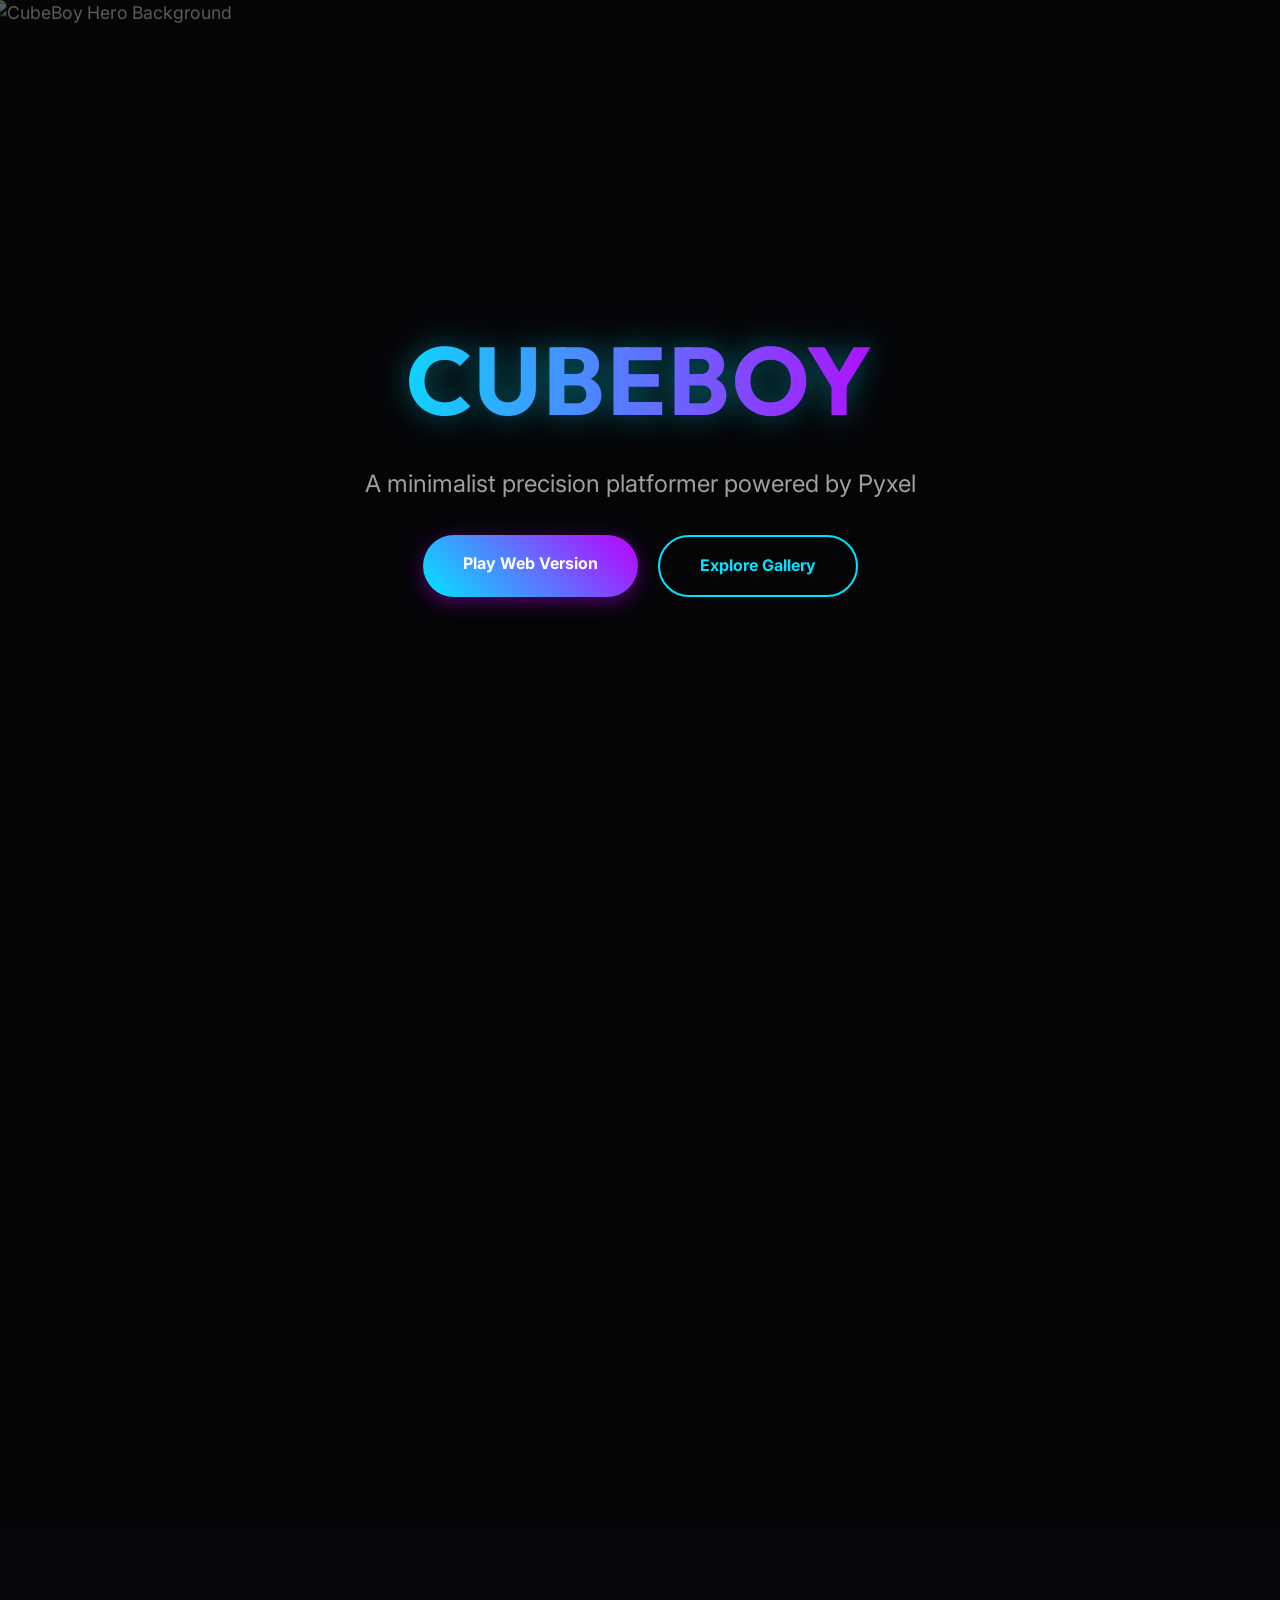
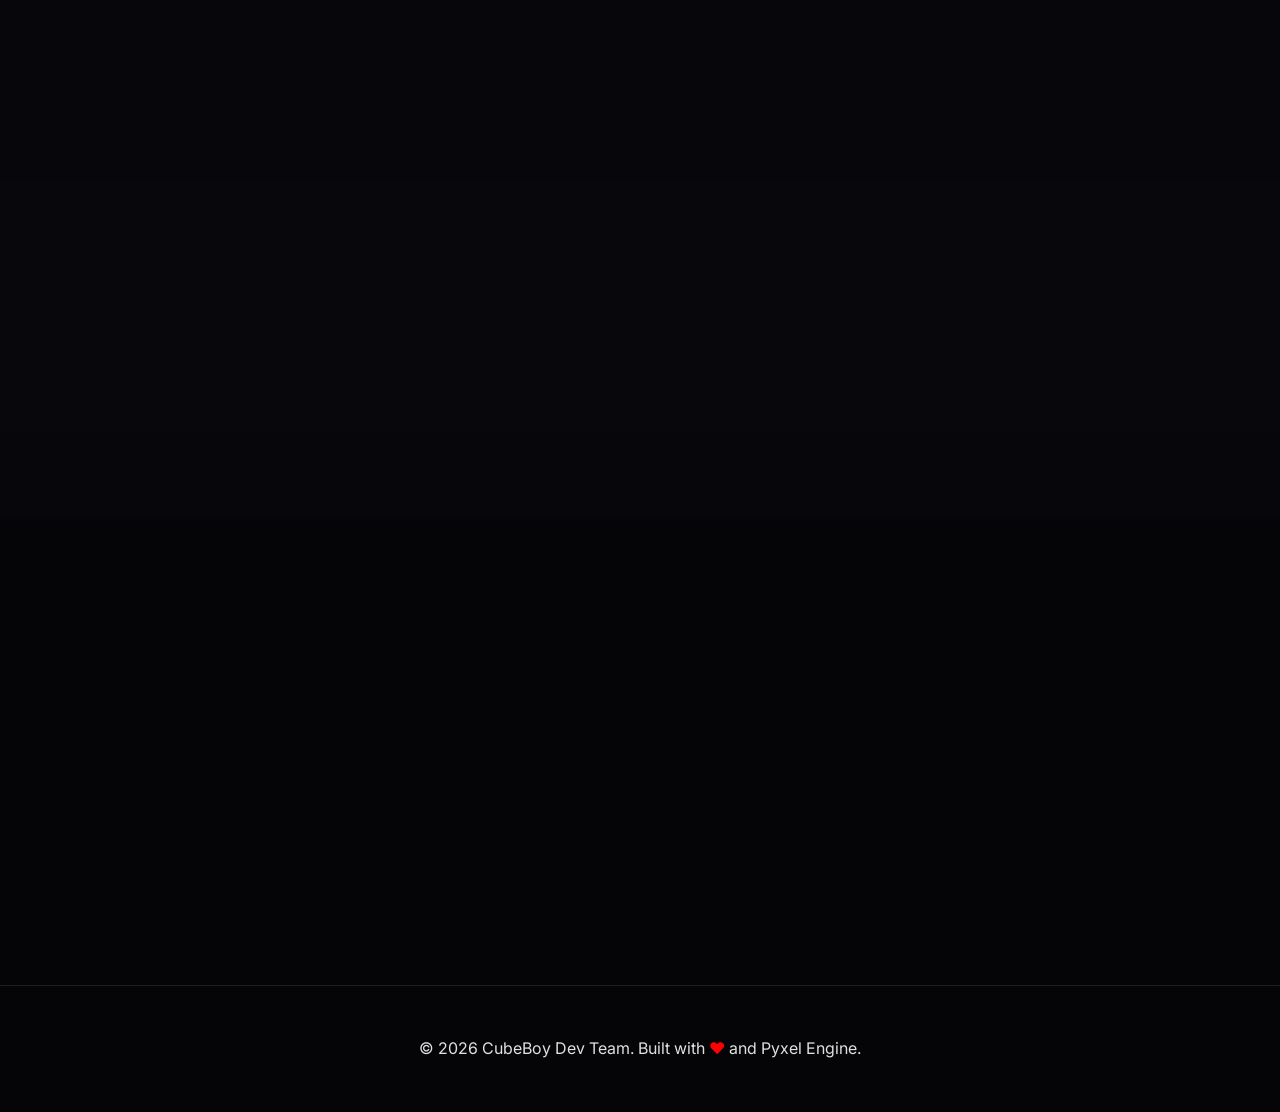
==== docs/index.html @ c5102f2f "Add files via upload" ====
<!DOCTYPE html>
<html lang="en">
<head>
    <meta charset="UTF-8">
    <meta name="viewport" content="width=device-width, initial-scale=1.0">
    <title>CubeBoy | Pyxel Celeste Mini</title>
    <link rel="preconnect" href="https://fonts.googleapis.com">
    <link rel="preconnect" href="https://fonts.gstatic.com" crossorigin>
    <link href="https://fonts.googleapis.com/css2?family=Inter:wght@400;700&family=Outfit:wght@600;800&display=swap" rel="stylesheet">
    <link rel="stylesheet" href="style.css">
    <meta name="description" content="A premium retro platformer built with Pyxel. Experience precision jumping and dashing in this minimalist world.">
</head>
<body>

    <section class="hero">
        <div class="hero-bg">
            <img src="assets/hero.png" alt="CubeBoy Hero Background">
        </div>
        <div class="hero-content">
            <h1 class="float-anim">CubeBoy</h1>
            <p>A minimalist precision platformer powered by Pyxel</p>
            <div class="hero-btns">
                <a href="Cubeboy.html" target="_blank" class="btn btn-primary">Play Web Version</a>
                <a href="#gallery" class="btn btn-outline">Explore Gallery</a>
            </div>
        </div>
    </section>

    <section class="features container">
        <h2 class="section-title reveal">Key Features</h2>
        <div class="feature-grid">
            <div class="feature-card glass-panel reveal">
                <div class="feature-icon">⚡</div>
                <h3>Dashing Action</h3>
                <p>Master the 8-directional dash to navigate complex rooms and overcome gravity.</p>
            </div>
            <div class="feature-card glass-panel reveal" style="transition-delay: 0.2s;">
                <div class="feature-icon">💎</div>
                <h3>Precision Control</h3>
                <p>Tight platforming mechanics inspired by Celeste. Every pixel counts in your journey.</p>
            </div>
            <div class="feature-card glass-panel reveal" style="transition-delay: 0.4s;">
                <div class="feature-icon">♾️</div>
                <h3>Dynamic Rooms</h3>
                <p>Experience procedurally layouted rooms with unique challenges and secrets.</p>
            </div>
        </div>
    </section>

    <section id="gallery" class="gallery">
        <div class="container">
            <h2 class="section-title reveal">Gameplay Showcase</h2>
            <div class="gallery-grid">
                <div class="gallery-item reveal">
                    <img src="assets/Gameplay_1.png" alt="Gameplay 1">
                    <div class="gallery-overlay">
                        <span>The Start of the Descent</span>
                    </div>
                </div>
                <div class="gallery-item reveal" style="transition-delay: 0.1s;">
                    <img src="assets/Gameplay_2.png" alt="Gameplay 2">
                    <div class="gallery-overlay">
                        <span>Navigating the Deep</span>
                    </div>
                </div>
                <div class="gallery-item reveal" style="transition-delay: 0.2s;">
                    <img src="assets/Gameplay_3.png" alt="Gameplay 3">
                    <div class="gallery-overlay">
                        <span>Mastering the Orbs</span>
                    </div>
                </div>
            </div>
        </div>
    </section>

    <section class="controls container">
        <h2 class="section-title reveal">How To Play</h2>
        <div class="controls-list reveal">
            <div class="glass-panel" style="padding: 2rem; width: 100%; display: flex; justify-content: space-around; flex-wrap: wrap; gap: 20px;">
                <div>
                    <p style="margin-bottom: 10px;">Move</p>
                    <span class="key-cap">WASD</span> or <span class="key-cap">Arrows</span>
                </div>
                <div>
                    <p style="margin-bottom: 10px;">Jump</p>
                    <span class="key-cap">SPACE</span> or <span class="key-cap">Z</span>
                </div>
                <div>
                    <p style="margin-bottom: 10px;">Dash</p>
                    <span class="key-cap">X</span> or <span class="key-cap">V</span>
                </div>
            </div>
        </div>
    </section>

    <footer>
        <div class="container">
            <p>&copy; 2026 CubeBoy Dev Team. Built with <span style="color:red">❤</span> and Pyxel Engine.</p>
        </div>
    </footer>

    <script src="script.js"></script>
</body>
</html>
---- docs/style.css ----
/* Base Reset & Variables */
:root {
    --bg-color: #050508;
    --card-bg: rgba(15, 15, 20, 0.6);
    --primary: #00e5ff;
    --secondary: #bd00ff;
    --accent: #ffcc00;
    --text-main: #e0e0e0;
    --text-dim: #a0a0a0;
    --glass-border: rgba(255, 255, 255, 0.1);
    --neon-glow: 0 0 15px var(--primary);
}

* {
    margin: 0;
    padding: 0;
    box-sizing: border-box;
}

body {
    font-family: 'Inter', sans-serif;
    background-color: var(--bg-color);
    color: var(--text-main);
    line-height: 1.6;
    overflow-x: hidden;
}

/* Typography */
h1, h2, h3 {
    font-family: 'Outfit', sans-serif;
    text-transform: uppercase;
    letter-spacing: 2px;
}

.glow-text {
    text-shadow: 0 0 10px rgba(0, 229, 255, 0.5), 0 0 20px rgba(0, 229, 255, 0.3);
}

/* Layout Items */
.container {
    max-width: 1200px;
    margin: 0 auto;
    padding: 0 2rem;
}

/* Glassmorphism Classes */
.glass-panel {
    background: var(--card-bg);
    backdrop-filter: blur(12px);
    -webkit-backdrop-filter: blur(12px);
    border: 1px solid var(--glass-border);
    border-radius: 20px;
    transition: all 0.4s cubic-bezier(0.175, 0.885, 0.32, 1.275);
}

/* Hero Section */
.hero {
    height: 100vh;
    display: flex;
    align-items: center;
    justify-content: center;
    position: relative;
    overflow: hidden;
}

.hero-bg {
    position: absolute;
    top: 0;
    left: 0;
    width: 100%;
    height: 100%;
    z-index: -1;
}

.hero-bg img {
    width: 100%;
    height: 100%;
    object-fit: cover;
    filter: brightness(0.4) saturate(1.2);
    transform: scale(1.1);
    transition: transform 0.1s ease-out;
}

.hero-content {
    text-align: center;
    z-index: 10;
}

.hero h1 {
    font-size: 6rem;
    margin-bottom: 0.5rem;
    background: linear-gradient(to right, var(--primary), var(--secondary));
    -webkit-background-clip: text;
    background-clip: text;
    -webkit-text-fill-color: transparent;
    filter: drop-shadow(0 0 15px rgba(0, 229, 255, 0.4));
}

.hero p {
    font-size: 1.5rem;
    color: var(--text-dim);
    margin-bottom: 2rem;
}

.hero-btns {
    display: flex;
    gap: 20px;
    justify-content: center;
    margin-top: 2rem;
}

.btn {
    padding: 1rem 2.5rem;
    font-size: 1rem;
    font-weight: bold;
    text-decoration: none;
    color: white;
    border-radius: 50px;
    transition: all 0.3s cubic-bezier(0.175, 0.885, 0.32, 1.275);
    display: inline-block;
    cursor: pointer;
}

.btn-primary {
    background: linear-gradient(45deg, var(--primary), var(--secondary));
    box-shadow: 0 5px 20px rgba(189, 0, 255, 0.4);
}

.btn-outline {
    background: transparent;
    border: 2px solid var(--primary);
    color: var(--primary);
}

.btn:hover {
    transform: translateY(-5px) scale(1.05);
}

.btn-primary:hover {
    box-shadow: 0 10px 30px rgba(0, 229, 255, 0.6);
}

.btn-outline:hover {
    background: rgba(0, 229, 255, 0.1);
    box-shadow: 0 0 15px rgba(0, 229, 255, 0.3);
}

/* Features */
.features {
    padding: 100px 0;
}

.section-title {
    font-size: 3rem;
    text-align: center;
    margin-bottom: 4rem;
    position: relative;
}

.section-title::after {
    content: '';
    position: absolute;
    bottom: -15px;
    left: 50%;
    transform: translateX(-50%);
    width: 80px;
    height: 4px;
    background: var(--primary);
    border-radius: 2px;
}

.feature-grid {
    display: grid;
    grid-template-columns: repeat(auto-fit, minmax(300px, 1fr));
    gap: 30px;
}

.feature-card {
    padding: 40px;
    text-align: center;
}

.feature-card:hover {
    transform: translateY(-10px);
    border-color: var(--primary);
    box-shadow: 0 20px 40px rgba(0, 0, 0, 0.5);
}

.feature-icon {
    font-size: 3rem;
    margin-bottom: 20px;
    color: var(--primary);
}

/* Gameplay Gallery */
.gallery {
    padding: 100px 0;
    background: rgba(10, 10, 15, 0.5);
}

.gallery-grid {
    display: grid;
    grid-template-columns: repeat(auto-fit, minmax(300px, 1fr));
    gap: 20px;
}

.gallery-item {
    position: relative;
    border-radius: 15px;
    overflow: hidden;
    height: 250px;
    border: 1px solid var(--glass-border);
}

.gallery-item img {
    width: 100%;
    height: 100%;
    object-fit: cover;
    transition: transform 0.5s ease;
    image-rendering: pixelated;
}

.gallery-item:hover img {
    transform: scale(1.05);
}

.gallery-item:hover {
    border-color: var(--primary);
    box-shadow: 0 0 20px rgba(0, 229, 255, 0.3);
}

.gallery-overlay {
    position: absolute;
    top: 0;
    left: 0;
    width: 100%;
    height: 100%;
    background: linear-gradient(to top, rgba(0,0,0,0.8), transparent);
    opacity: 0;
    transition: opacity 0.3s ease;
    display: flex;
    align-items: flex-end;
    padding: 20px;
}

.gallery-item:hover .gallery-overlay {
    opacity: 1;
}

/* Controls */
.controls {
    padding: 100px 0;
}

.controls-list {
    display: flex;
    flex-wrap: wrap;
    justify-content: center;
    gap: 20px;
}

.key-cap {
    background: #2a2a35;
    padding: 10px 20px;
    border-radius: 8px;
    border-bottom: 4px solid #1a1a25;
    font-family: monospace;
    font-weight: bold;
    color: var(--primary);
}

/* Footer */
footer {
    padding: 50px 0;
    text-align: center;
    border-top: 1px solid var(--glass-border);
}

/* Animations */
@keyframes float {
    0% { transform: translateY(0px); }
    50% { transform: translateY(-10px); }
    100% { transform: translateY(0px); }
}

.float-anim {
    animation: float 4s ease-in-out infinite;
}

/* Reveal Animation */
.reveal {
    opacity: 0;
    transform: translateY(30px);
    transition: all 0.8s ease-out;
}

.reveal.active {
    opacity: 1;
    transform: translateY(0px);
}

/* Responsive Scaling */
@media (max-width: 768px) {
    .hero h1 {
        font-size: 3.5rem;
    }
    .hero p {
        font-size: 1.1rem;
    }
    .hero-btns {
        flex-direction: column;
        align-items: center;
        width: 100%;
        padding: 0 20px;
    }
    .btn {
        width: 100%;
        text-align: center;
    }
    .section-title {
        font-size: 2rem;
    }
    .feature-grid, .gallery-grid {
        grid-template-columns: 1fr;
    }
}

@media (max-width: 480px) {
    .hero h1 {
        font-size: 2.8rem;
    }
}
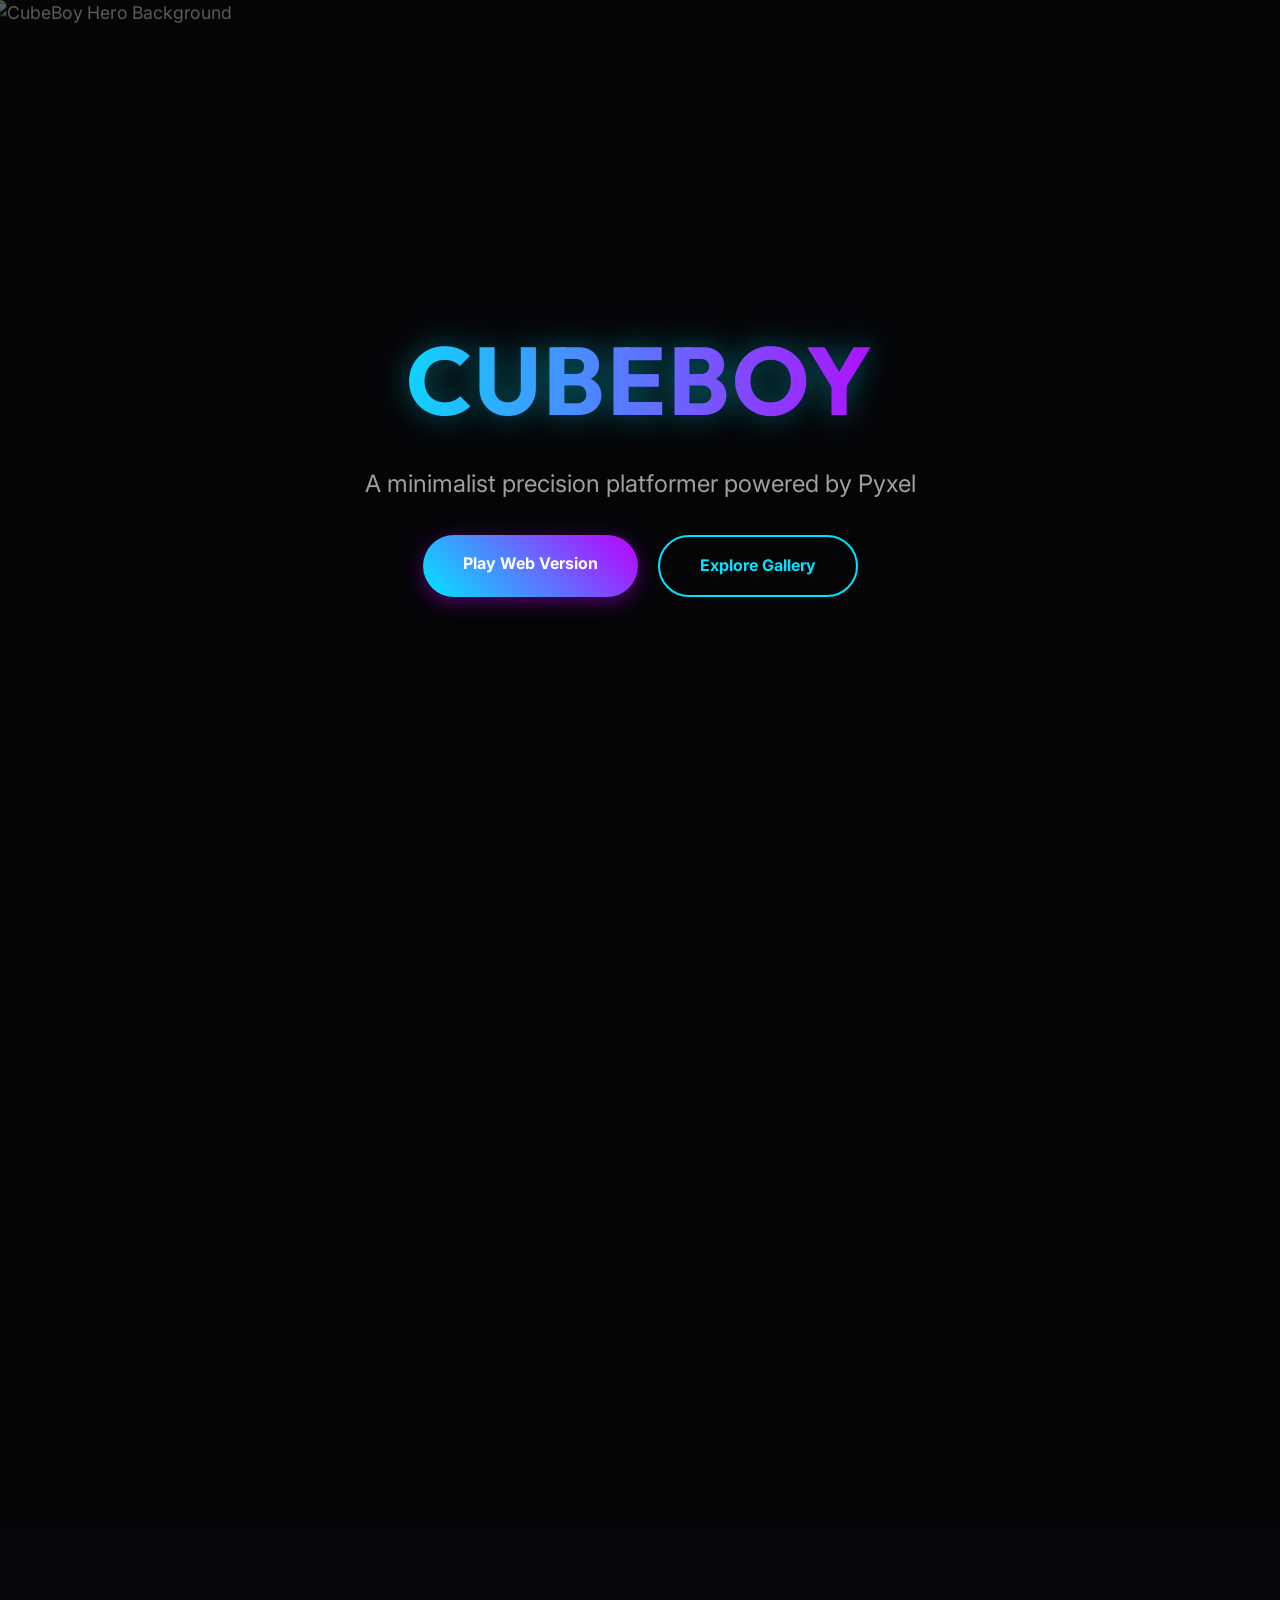
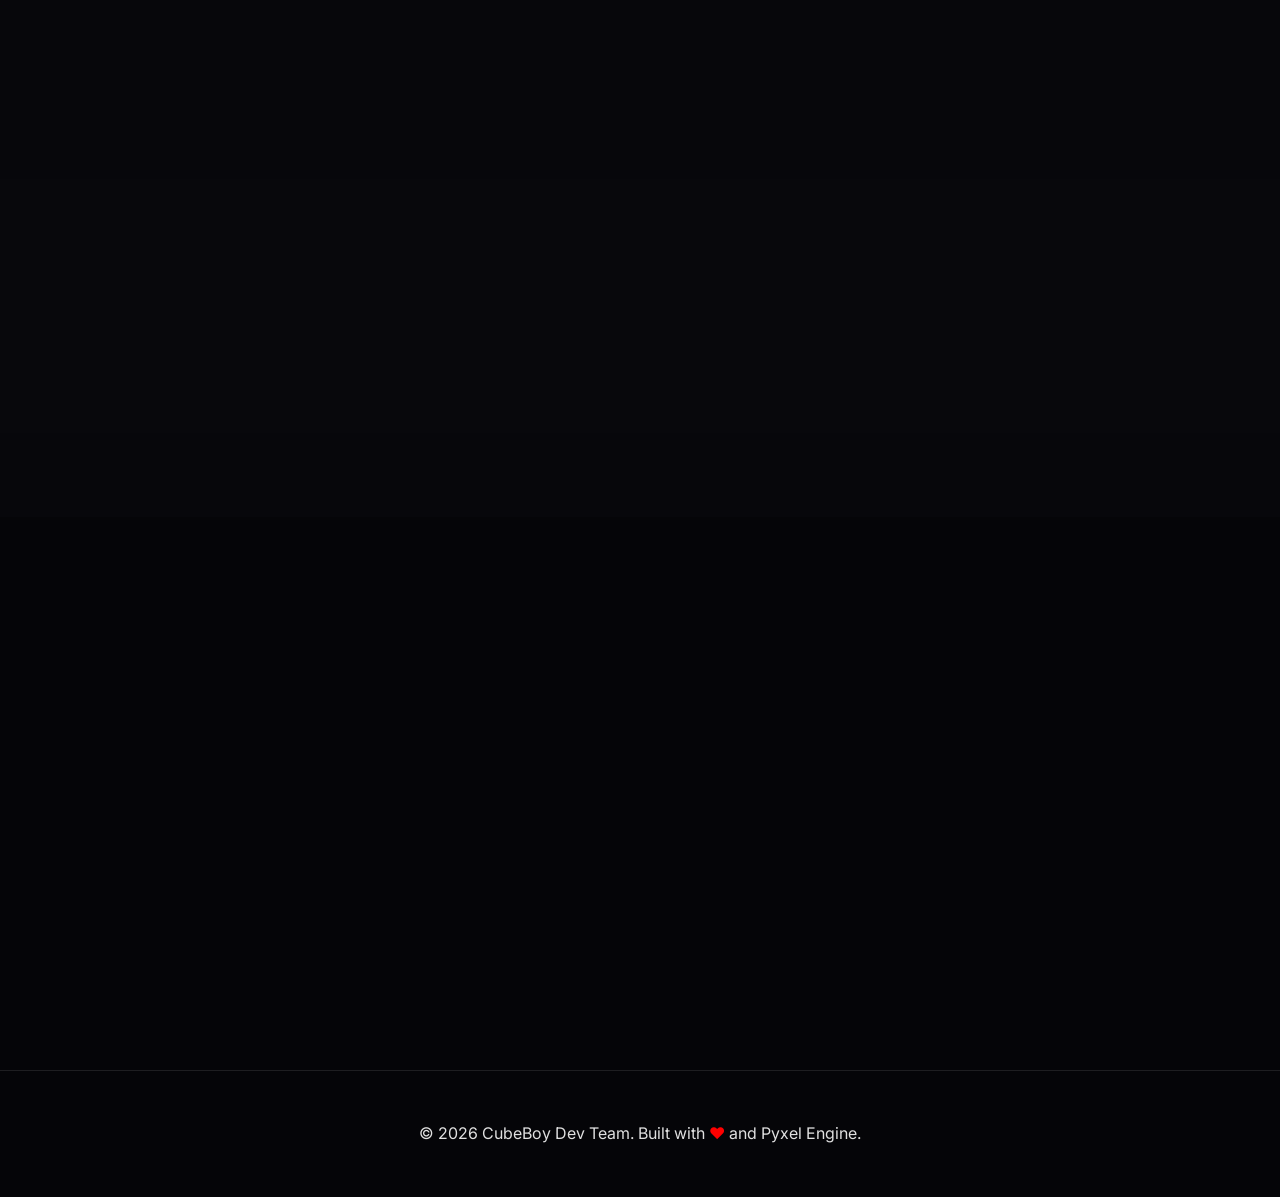
==== commit b470693c: "Add files via upload 20260317 1st Release" ====
--- a/docs/index.html
+++ b/docs/index.html
@@ -3,7 +3,7 @@
 <head>
     <meta charset="UTF-8">
     <meta name="viewport" content="width=device-width, initial-scale=1.0">
-    <title>CubeBoy | Pyxel Celeste Mini</title>
+    <title>CubeBoy</title>
     <link rel="preconnect" href="https://fonts.googleapis.com">
     <link rel="preconnect" href="https://fonts.gstatic.com" crossorigin>
     <link href="https://fonts.googleapis.com/css2?family=Inter:wght@400;700&family=Outfit:wght@600;800&display=swap" rel="stylesheet">
@@ -37,7 +37,7 @@
             <div class="feature-card glass-panel reveal" style="transition-delay: 0.2s;">
                 <div class="feature-icon">💎</div>
                 <h3>Precision Control</h3>
-                <p>Tight platforming mechanics inspired by Celeste. Every pixel counts in your journey.</p>
+                <p>Tight platforming mechanics with a premium retro feel. Every pixel counts in your journey.</p>
             </div>
             <div class="feature-card glass-panel reveal" style="transition-delay: 0.4s;">
                 <div class="feature-icon">♾️</div>
@@ -76,18 +76,25 @@
     <section class="controls container">
         <h2 class="section-title reveal">How To Play</h2>
         <div class="controls-list reveal">
-            <div class="glass-panel" style="padding: 2rem; width: 100%; display: flex; justify-content: space-around; flex-wrap: wrap; gap: 20px;">
-                <div>
-                    <p style="margin-bottom: 10px;">Move</p>
-                    <span class="key-cap">WASD</span> or <span class="key-cap">Arrows</span>
+            <div class="glass-panel" style="padding: 2rem; width: 100%; text-align: center;">
+                <div style="display: flex; justify-content: space-around; flex-wrap: wrap; gap: 20px; margin-bottom: 2rem;">
+                    <div>
+                        <p style="margin-bottom: 10px;">Move</p>
+                        <span class="key-cap">WASD</span> or <span class="key-cap">Arrows</span>
+                    </div>
+                    <div>
+                        <p style="margin-bottom: 10px;">Jump</p>
+                        <span class="key-cap">SPACE</span> or <span class="key-cap">Z</span>
+                    </div>
+                    <div>
+                        <p style="margin-bottom: 10px;">Dash</p>
+                        <span class="key-cap">X</span> or <span class="key-cap">V</span>
+                    </div>
                 </div>
-                <div>
-                    <p style="margin-bottom: 10px;">Jump</p>
-                    <span class="key-cap">SPACE</span> or <span class="key-cap">Z</span>
-                </div>
-                <div>
-                    <p style="margin-bottom: 10px;">Dash</p>
-                    <span class="key-cap">X</span> or <span class="key-cap">V</span>
+                <div style="border-top: 1px solid rgba(255,255,255,0.1); padding-top: 1.5rem;">
+                    <p style="font-size: 1.1rem; color: #fff;">
+                        💡 <strong>Orbs can be collected while dashing.</strong>
+                    </p>
                 </div>
             </div>
         </div>
--- a/docs/style.css
+++ b/docs/style.css
@@ -84,10 +84,13 @@
 .hero-content {
     text-align: center;
     z-index: 10;
+    padding: 2rem;
+    background: radial-gradient(circle, rgba(5, 5, 8, 0.7) 0%, transparent 80%);
+    border-radius: 50%;
 }
 
 .hero h1 {
-    font-size: 6rem;
+    font-size: clamp(3rem, 10vw, 6rem);
     margin-bottom: 0.5rem;
     background: linear-gradient(to right, var(--primary), var(--secondary));
     -webkit-background-clip: text;
@@ -97,7 +100,7 @@
 }
 
 .hero p {
-    font-size: 1.5rem;
+    font-size: clamp(1rem, 4vw, 1.5rem);
     color: var(--text-dim);
     margin-bottom: 2rem;
 }
@@ -106,7 +109,7 @@
     display: flex;
     gap: 20px;
     justify-content: center;
-    margin-top: 2rem;
+    margin-top: 1rem;
 }
 
 .btn {
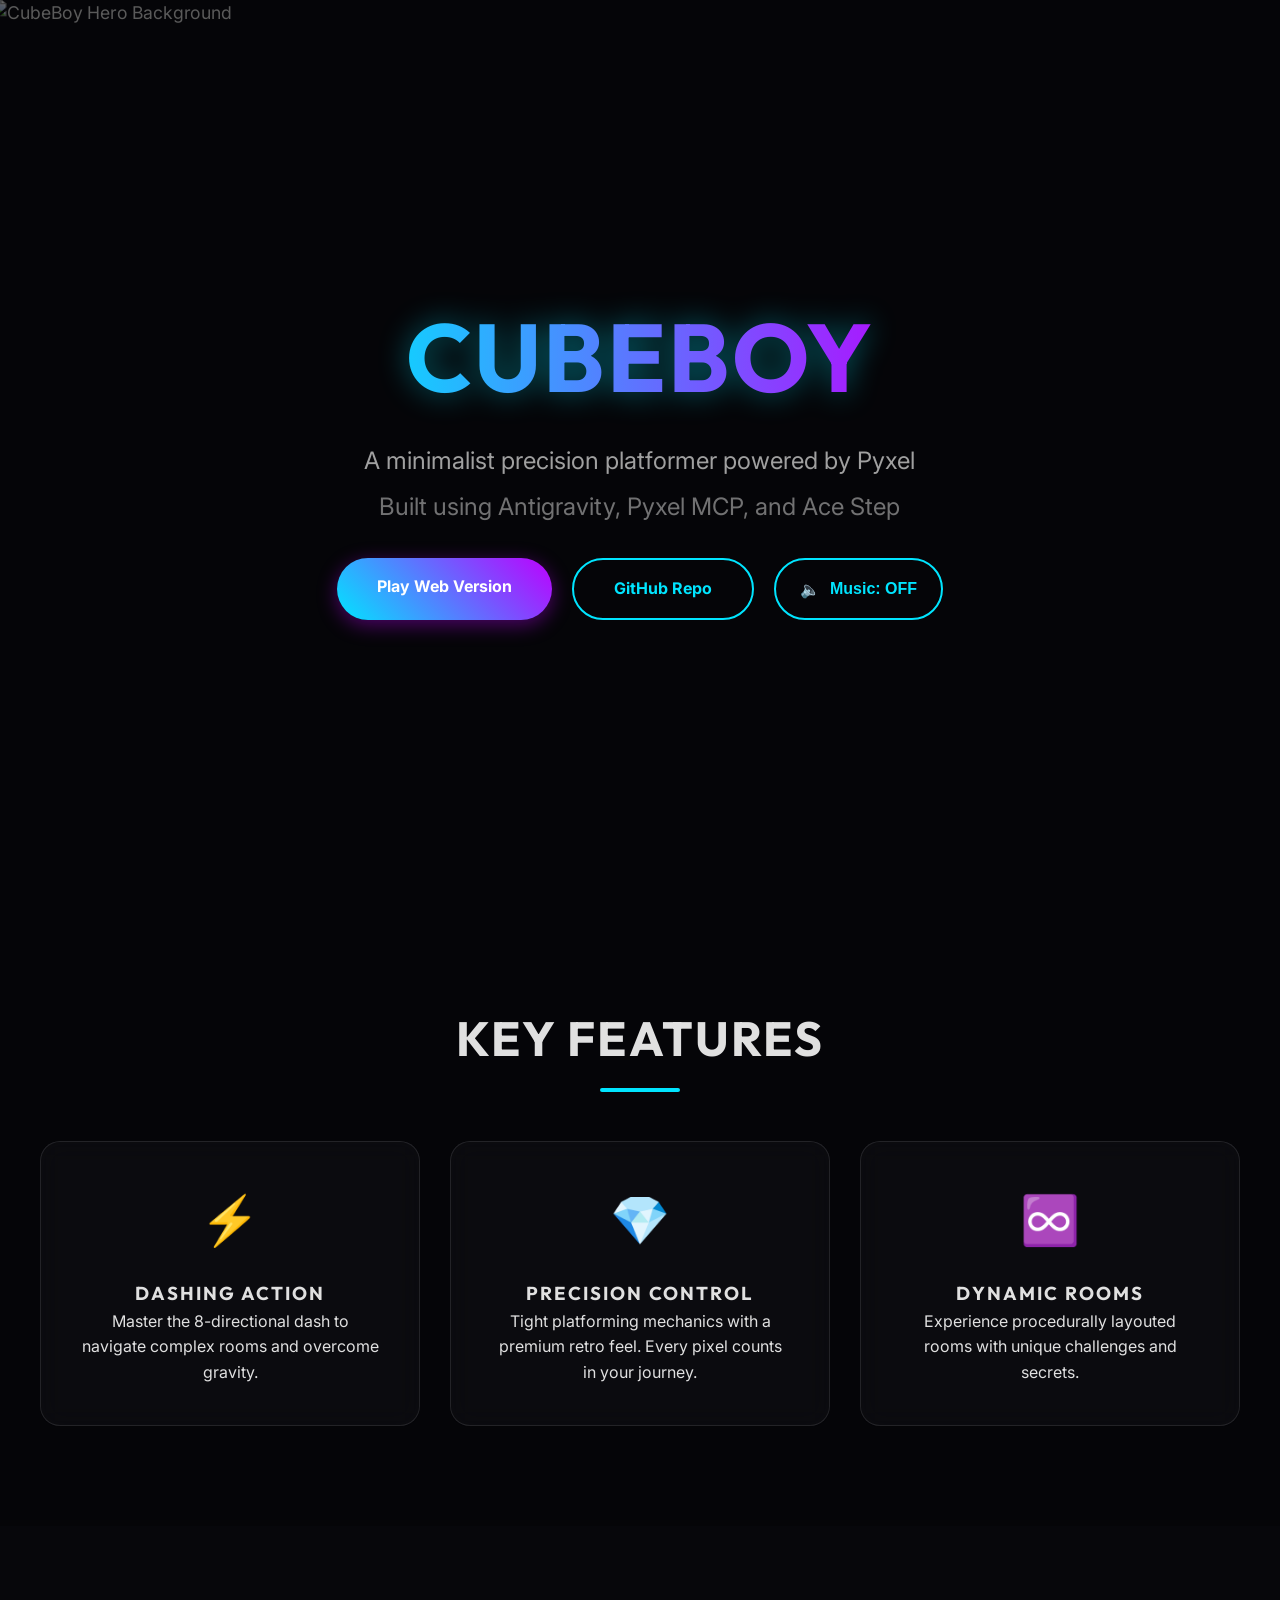
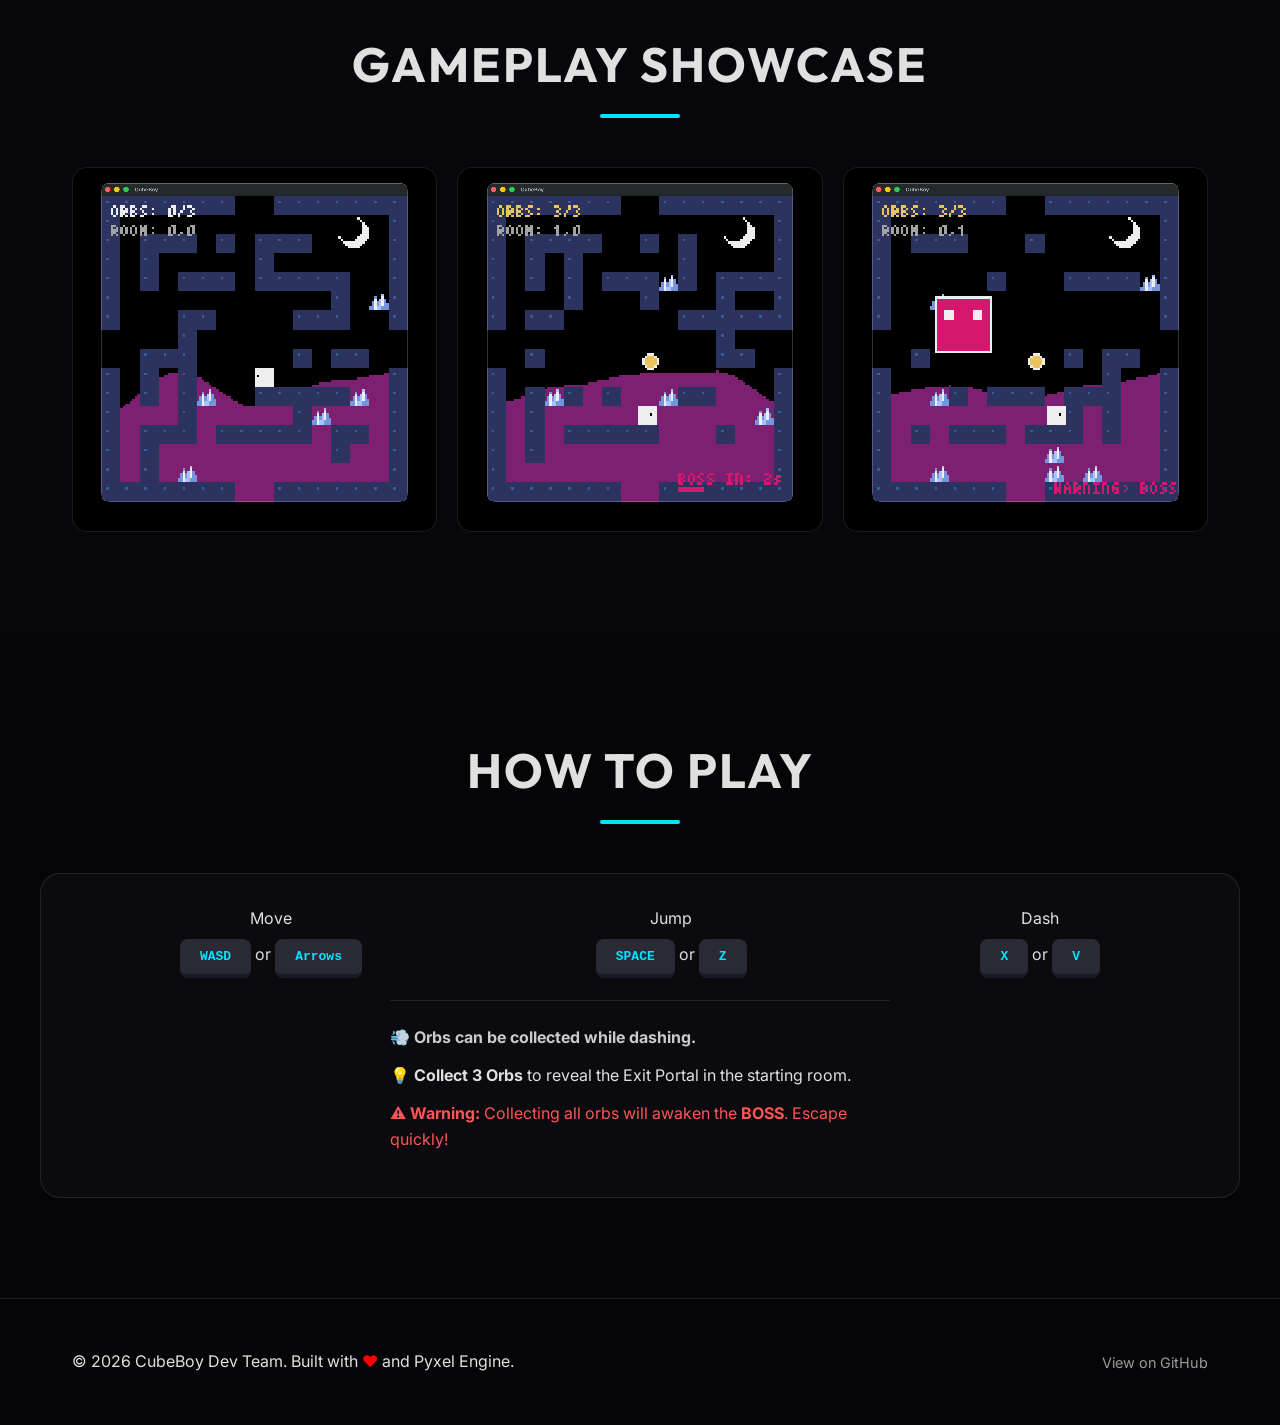
==== commit a5871dab: "Add Music Play ." ====
--- a/docs/index.html
+++ b/docs/index.html
@@ -19,9 +19,13 @@
         <div class="hero-content">
             <h1 class="float-anim">CubeBoy</h1>
             <p>A minimalist precision platformer powered by Pyxel</p>
+            <p style="opacity: 0.7; margin-top: -1.5rem; margin-bottom: 2rem;">Built using Antigravity, Pyxel MCP, and Ace Step</p>
             <div class="hero-btns">
                 <a href="Cubeboy.html" target="_blank" class="btn btn-primary">Play Web Version</a>
-                <a href="#gallery" class="btn btn-outline">Explore Gallery</a>
+                <a href="https://github.com/oosawak/Cubeboy" target="_blank" class="btn btn-outline">GitHub Repo</a>
+                <button id="music-toggle" class="btn btn-outline music-btn" aria-label="Toggle Music">
+                    <span class="icon">🔈</span> <span class="text">Music: OFF</span>
+                </button>
             </div>
         </div>
     </section>
@@ -91,9 +95,15 @@
                         <span class="key-cap">X</span> or <span class="key-cap">V</span>
                     </div>
                 </div>
-                <div style="border-top: 1px solid rgba(255,255,255,0.1); padding-top: 1.5rem;">
-                    <p style="font-size: 1.1rem; color: #fff;">
-                        💡 <strong>Orbs can be collected while dashing.</strong>
+                <div style="border-top: 1px solid rgba(255,255,255,0.1); padding-top: 1.5rem; text-align: left; max-width: 500px; margin: 0 auto;">
+                    <p style="margin-bottom: 0.8rem; opacity: 0.9;">
+                        💨 <strong>Orbs can be collected while dashing.</strong>
+                    </p>
+                    <p style="margin-bottom: 0.8rem;">
+                        💡 <strong>Collect 3 Orbs</strong> to reveal the Exit Portal in the starting room.
+                    </p>
+                    <p style="margin-bottom: 0.8rem; color: #ff5555;">
+                        ⚠️ <strong>Warning:</strong> Collecting all orbs will awaken the <strong>BOSS</strong>. Escape quickly!
                     </p>
                 </div>
             </div>
@@ -101,10 +111,13 @@
     </section>
 
     <footer>
-        <div class="container">
+        <div class="container" style="display: flex; justify-content: space-between; align-items: center; flex-wrap: wrap; gap: 20px;">
             <p>&copy; 2026 CubeBoy Dev Team. Built with <span style="color:red">❤</span> and Pyxel Engine.</p>
+            <a href="https://github.com/oosawak/Cubeboy" target="_blank" style="color: rgba(255,255,255,0.6); text-decoration: none; font-size: 0.9rem; transition: color 0.3s;" onmouseover="this.style.color='#fff'" onmouseout="this.style.color='rgba(255,255,255,0.6)'">View on GitHub</a>
         </div>
     </footer>
+
+    <audio id="bgm-player" preload="auto"></audio>
 
     <script src="script.js"></script>
 </body>
--- a/docs/style.css
+++ b/docs/style.css
@@ -211,14 +211,15 @@
     position: relative;
     border-radius: 15px;
     overflow: hidden;
-    height: 250px;
+    aspect-ratio: 1 / 1;
     border: 1px solid var(--glass-border);
+    background: #000;
 }
 
 .gallery-item img {
     width: 100%;
     height: 100%;
-    object-fit: cover;
+    object-fit: contain;
     transition: transform 0.5s ease;
     image-rendering: pixelated;
 }
@@ -333,3 +334,47 @@
         font-size: 2.8rem;
     }
 }
+
+/* Music Toggle Refined */
+.music-btn {
+    display: flex;
+    align-items: center;
+    gap: 10px;
+    padding: 1rem 1.5rem;
+    background: transparent;
+    border: 2px solid var(--primary);
+    color: var(--primary);
+    text-shadow: none;
+}
+
+.music-btn:hover {
+    background: rgba(0, 229, 255, 0.1);
+}
+
+.music-btn.playing {
+    border-color: var(--secondary);
+    color: var(--secondary);
+    animation: pulse-music 2s infinite;
+}
+
+.music-btn.playing .icon {
+    animation: rotate-music 3s linear infinite;
+}
+
+@keyframes rotate-music {
+    from { transform: rotate(0deg); }
+    to { transform: rotate(360deg); }
+}
+
+@keyframes pulse-music {
+    0% { box-shadow: 0 0 0 0 rgba(188, 71, 254, 0.4); }
+    70% { box-shadow: 0 0 0 10px rgba(188, 71, 254, 0); }
+    100% { box-shadow: 0 0 0 0 rgba(188, 71, 254, 0); }
+}
+
+@media (max-width: 768px) {
+    .music-btn {
+        width: 100%;
+        justify-content: center;
+    }
+}
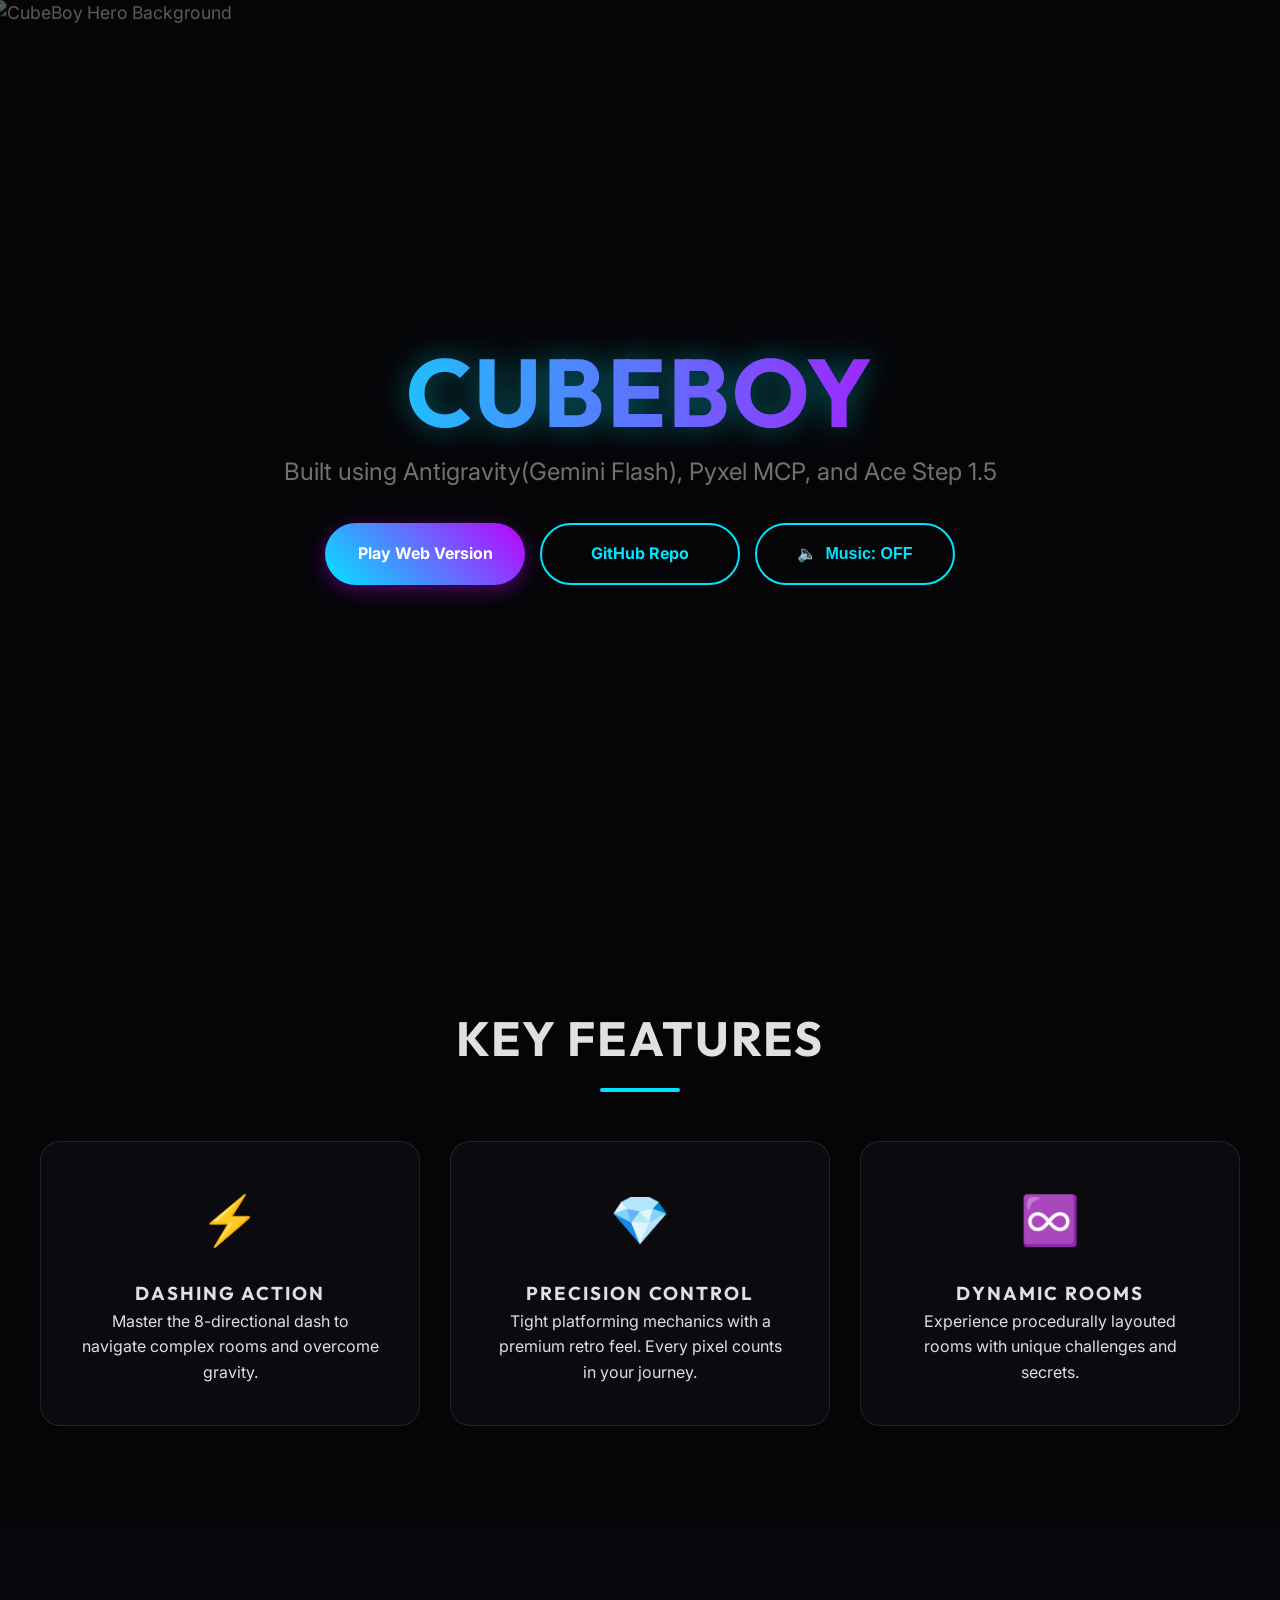
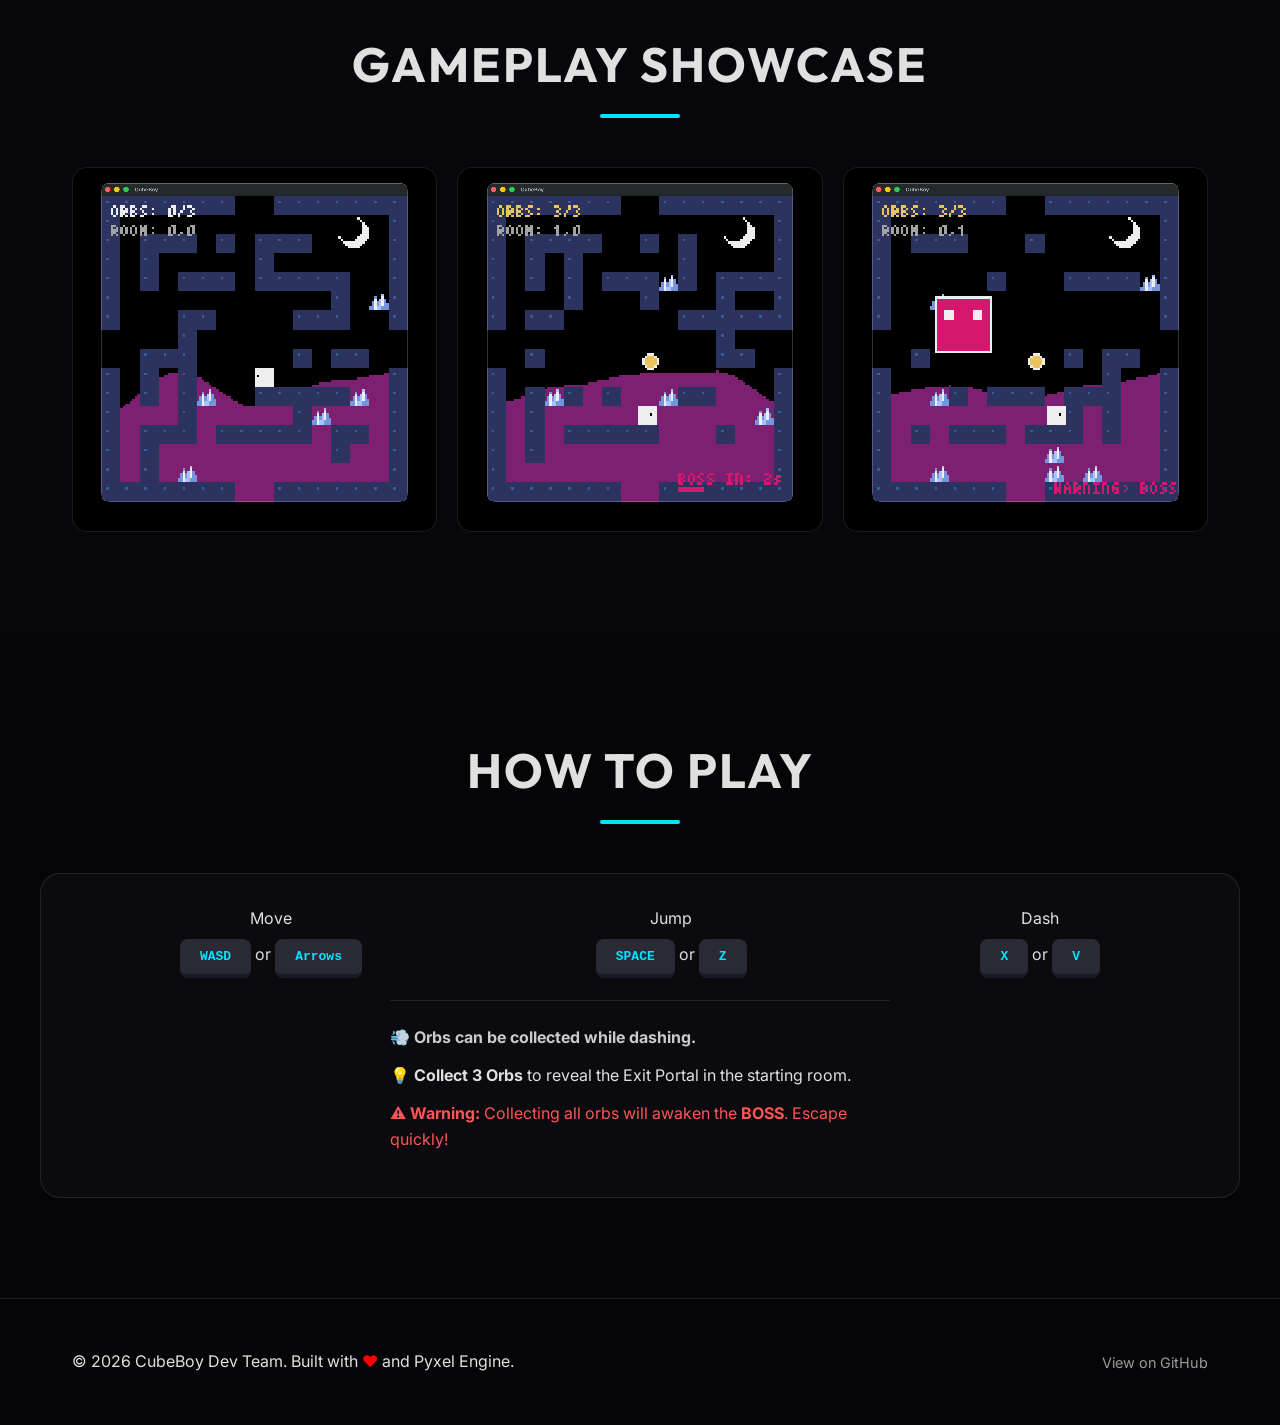
==== commit 18c07fb9: "Add files via upload" ====
--- a/docs/index.html
+++ b/docs/index.html
@@ -1,15 +1,19 @@
 <!DOCTYPE html>
 <html lang="en">
+
 <head>
     <meta charset="UTF-8">
     <meta name="viewport" content="width=device-width, initial-scale=1.0">
     <title>CubeBoy</title>
     <link rel="preconnect" href="https://fonts.googleapis.com">
     <link rel="preconnect" href="https://fonts.gstatic.com" crossorigin>
-    <link href="https://fonts.googleapis.com/css2?family=Inter:wght@400;700&family=Outfit:wght@600;800&display=swap" rel="stylesheet">
+    <link href="https://fonts.googleapis.com/css2?family=Inter:wght@400;700&family=Outfit:wght@600;800&display=swap"
+        rel="stylesheet">
     <link rel="stylesheet" href="style.css">
-    <meta name="description" content="A premium retro platformer built with Pyxel. Experience precision jumping and dashing in this minimalist world.">
+    <meta name="description"
+        content="A premium retro platformer built with Pyxel. Experience precision jumping and dashing in this minimalist world.">
 </head>
+
 <body>
 
     <section class="hero">
@@ -18,8 +22,12 @@
         </div>
         <div class="hero-content">
             <h1 class="float-anim">CubeBoy</h1>
+            <!--
             <p>A minimalist precision platformer powered by Pyxel</p>
-            <p style="opacity: 0.7; margin-top: -1.5rem; margin-bottom: 2rem;">Built using Antigravity, Pyxel MCP, and Ace Step</p>
+            -->
+            <p style="opacity: 0.7; margin-top: -1.5rem; margin-bottom: 2rem;">Built using Antigravity(Gemini
+                Flash), Pyxel MCP, and
+                Ace Step 1.5</p>
             <div class="hero-btns">
                 <a href="Cubeboy.html" target="_blank" class="btn btn-primary">Play Web Version</a>
                 <a href="https://github.com/oosawak/Cubeboy" target="_blank" class="btn btn-outline">GitHub Repo</a>
@@ -81,7 +89,8 @@
         <h2 class="section-title reveal">How To Play</h2>
         <div class="controls-list reveal">
             <div class="glass-panel" style="padding: 2rem; width: 100%; text-align: center;">
-                <div style="display: flex; justify-content: space-around; flex-wrap: wrap; gap: 20px; margin-bottom: 2rem;">
+                <div
+                    style="display: flex; justify-content: space-around; flex-wrap: wrap; gap: 20px; margin-bottom: 2rem;">
                     <div>
                         <p style="margin-bottom: 10px;">Move</p>
                         <span class="key-cap">WASD</span> or <span class="key-cap">Arrows</span>
@@ -95,7 +104,8 @@
                         <span class="key-cap">X</span> or <span class="key-cap">V</span>
                     </div>
                 </div>
-                <div style="border-top: 1px solid rgba(255,255,255,0.1); padding-top: 1.5rem; text-align: left; max-width: 500px; margin: 0 auto;">
+                <div
+                    style="border-top: 1px solid rgba(255,255,255,0.1); padding-top: 1.5rem; text-align: left; max-width: 500px; margin: 0 auto;">
                     <p style="margin-bottom: 0.8rem; opacity: 0.9;">
                         💨 <strong>Orbs can be collected while dashing.</strong>
                     </p>
@@ -103,7 +113,8 @@
                         💡 <strong>Collect 3 Orbs</strong> to reveal the Exit Portal in the starting room.
                     </p>
                     <p style="margin-bottom: 0.8rem; color: #ff5555;">
-                        ⚠️ <strong>Warning:</strong> Collecting all orbs will awaken the <strong>BOSS</strong>. Escape quickly!
+                        ⚠️ <strong>Warning:</strong> Collecting all orbs will awaken the <strong>BOSS</strong>. Escape
+                        quickly!
                     </p>
                 </div>
             </div>
@@ -111,9 +122,13 @@
     </section>
 
     <footer>
-        <div class="container" style="display: flex; justify-content: space-between; align-items: center; flex-wrap: wrap; gap: 20px;">
+        <div class="container"
+            style="display: flex; justify-content: space-between; align-items: center; flex-wrap: wrap; gap: 20px;">
             <p>&copy; 2026 CubeBoy Dev Team. Built with <span style="color:red">❤</span> and Pyxel Engine.</p>
-            <a href="https://github.com/oosawak/Cubeboy" target="_blank" style="color: rgba(255,255,255,0.6); text-decoration: none; font-size: 0.9rem; transition: color 0.3s;" onmouseover="this.style.color='#fff'" onmouseout="this.style.color='rgba(255,255,255,0.6)'">View on GitHub</a>
+            <a href="https://github.com/oosawak/Cubeboy" target="_blank"
+                style="color: rgba(255,255,255,0.6); text-decoration: none; font-size: 0.9rem; transition: color 0.3s;"
+                onmouseover="this.style.color='#fff'" onmouseout="this.style.color='rgba(255,255,255,0.6)'">View on
+                GitHub</a>
         </div>
     </footer>
 
@@ -121,4 +136,5 @@
 
     <script src="script.js"></script>
 </body>
-</html>
+
+</html>
--- a/docs/style.css
+++ b/docs/style.css
@@ -107,21 +107,26 @@
 
 .hero-btns {
     display: flex;
-    gap: 20px;
-    justify-content: center;
-    margin-top: 1rem;
+    gap: 15px;
+    justify-content: center;
+    margin-top: 1.5rem;
+    flex-wrap: wrap;
 }
 
 .btn {
-    padding: 1rem 2.5rem;
+    width: 200px;
+    padding: 1rem 0;
     font-size: 1rem;
     font-weight: bold;
     text-decoration: none;
     color: white;
     border-radius: 50px;
     transition: all 0.3s cubic-bezier(0.175, 0.885, 0.32, 1.275);
-    display: inline-block;
+    display: flex;
+    align-items: center;
+    justify-content: center;
     cursor: pointer;
+    text-align: center;
 }
 
 .btn-primary {
@@ -339,8 +344,8 @@
 .music-btn {
     display: flex;
     align-items: center;
-    gap: 10px;
-    padding: 1rem 1.5rem;
+    justify-content: center;
+    gap: 8px;
     background: transparent;
     border: 2px solid var(--primary);
     color: var(--primary);
